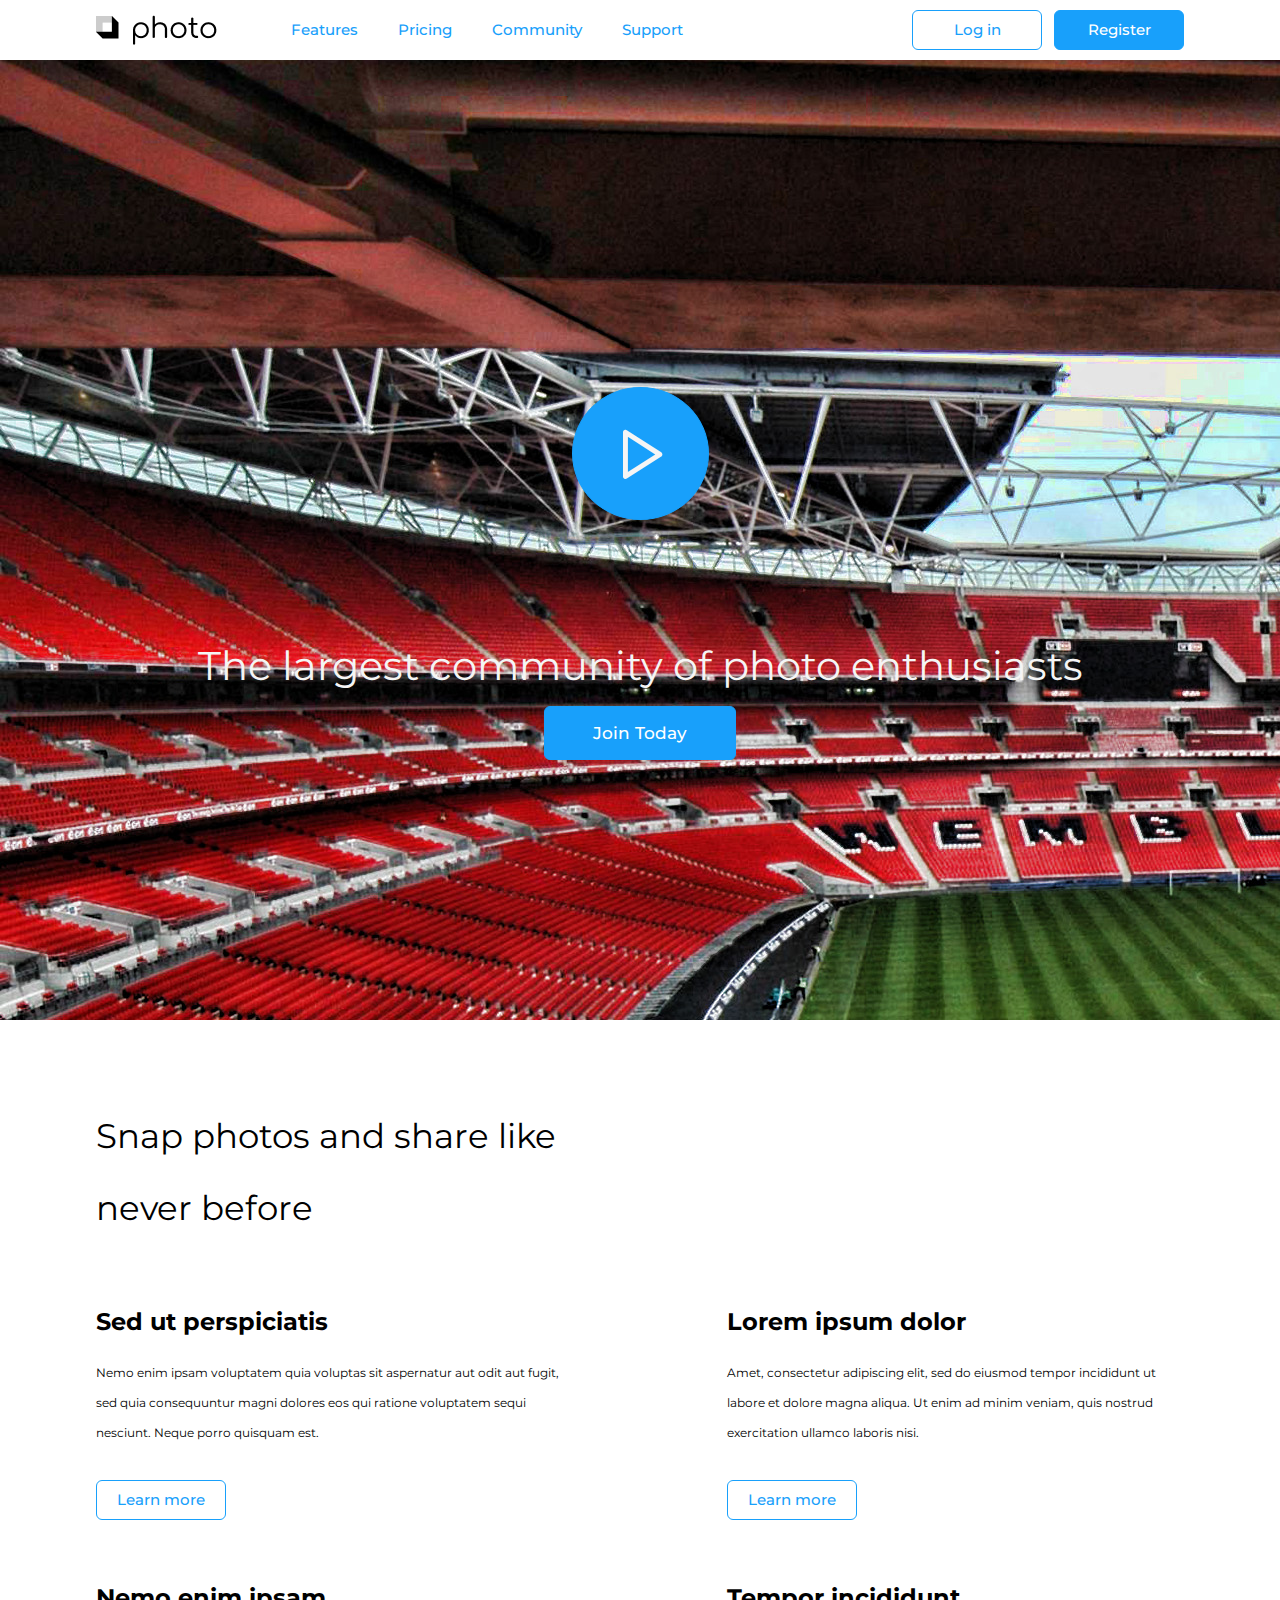
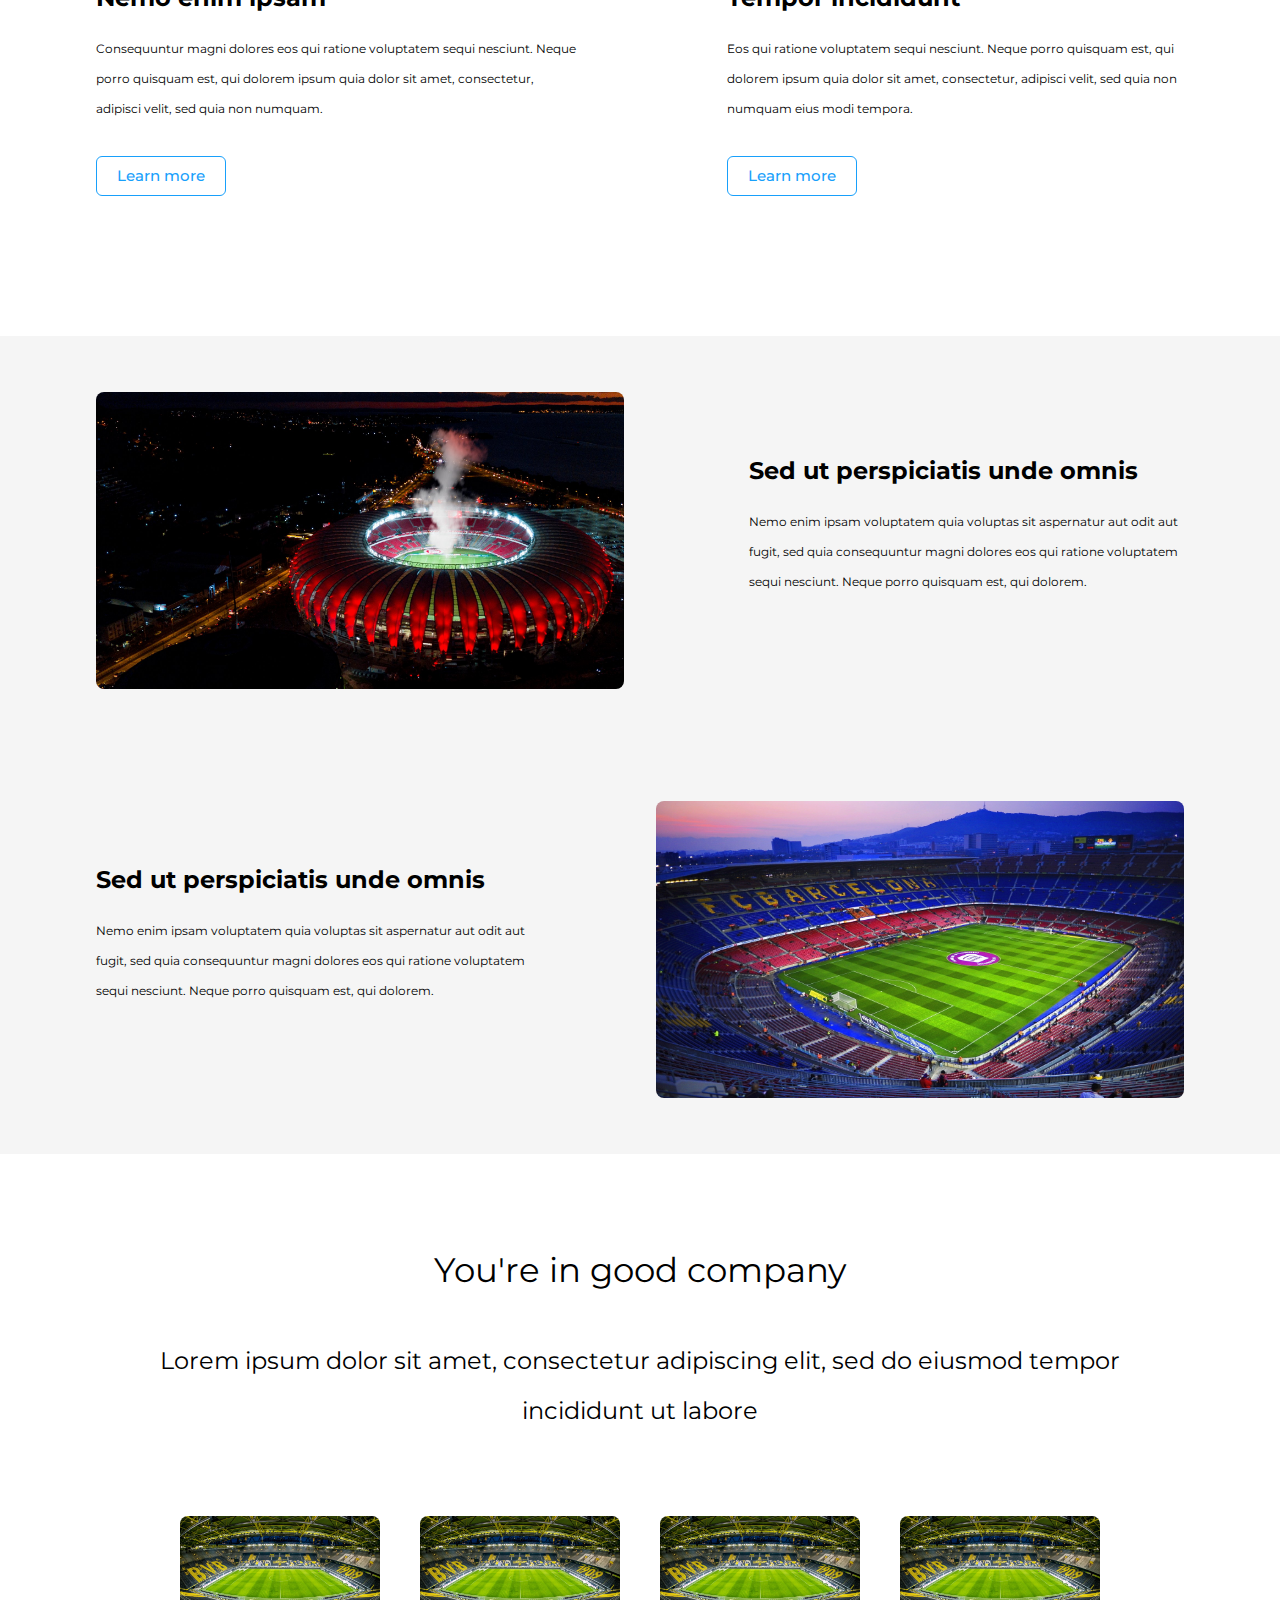
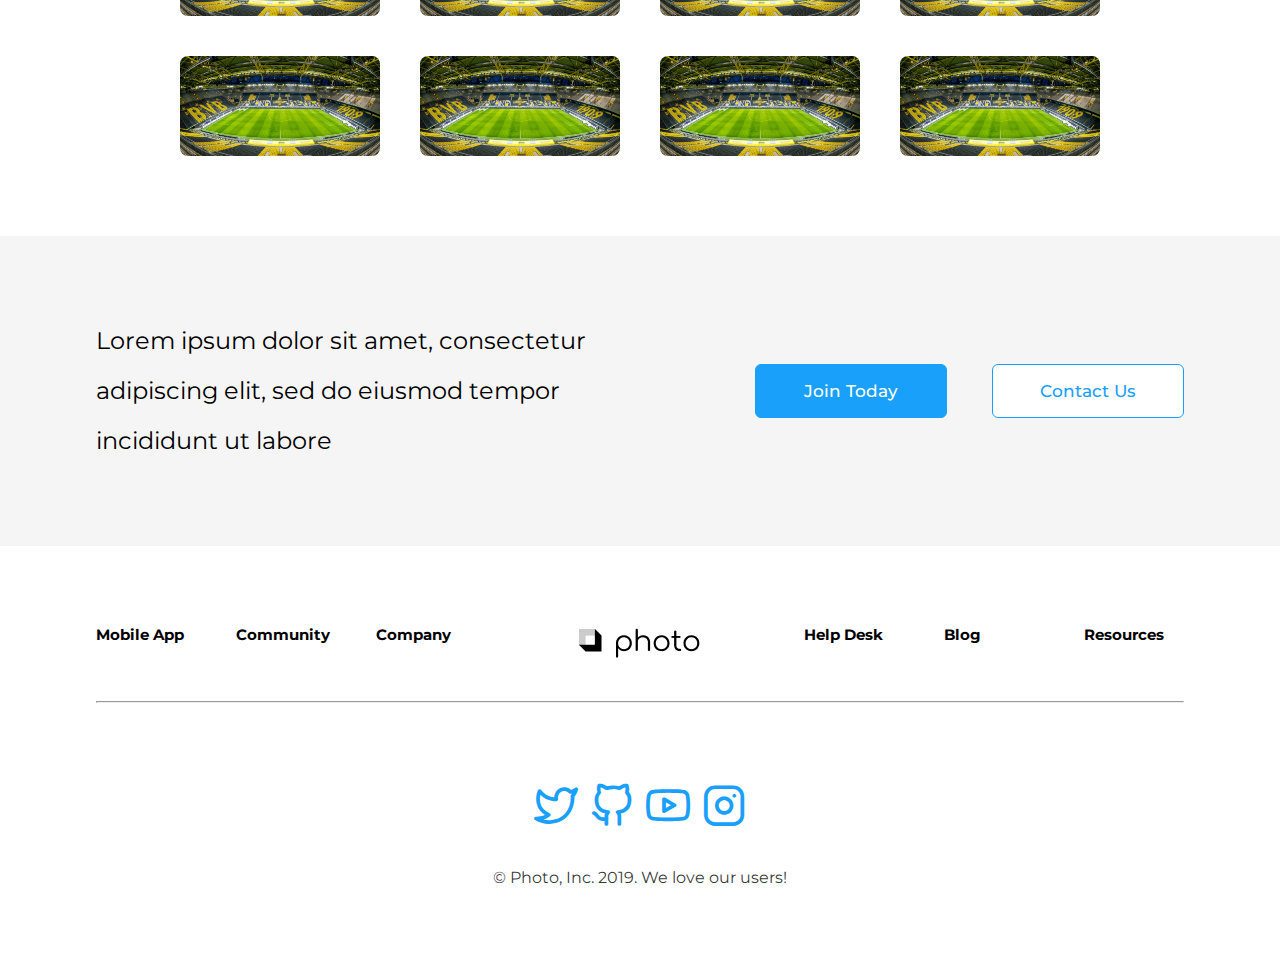
==== tarefa-3/index.html @ 94444d98 "Tarefa site responsivo." ====
<!DOCTYPE html>
<html lang="pt-br">
  <head>
    <meta charset="UTF-8" />
    <meta http-equiv="X-UA-Compatible" content="IE=edge" />
    <meta name="viewport" content="width=device-width, initial-scale=1.0" />
    <title>Site Responsivo</title>

    <!-- RESET -->
    <link rel="stylesheet" href="reset.css" />
    <!-- ICONS -->
    <link
      rel="stylesheet"
      href="./assets/style.css"
    />
    <!-- STYLES -->
    <link rel="stylesheet" href="./style.css" />
  </head>

  <body>
    <!---- HEADER ---->
    <header>
      <div class="container">
        <div class="flex-container">
          <div class="nav_bar">
            <div class="logo">
              <a href="#"><img src="./assets/Sample Logo.png" alt="" /></a>
            </div>
            <nav>
              <ul>
                <li><a href="#">Features</a></li>
                <li><a href="#">Pricing</a></li>
                <li><a href="#">Community</a></li>
                <li><a href="#">Support</a></li>
              </ul>
            </nav>
          </div>
          <div class="buttons">
            <a class="primary-button" href="">Log in</a>
            <a class="secondary-button" href="">Register</a>
          </div>
        </div>
      </div>
    </header>

    <main>
      <!---- HOME ---->
      <section id="home">
        <div class="background-image">
          <div class="play-button">
            <a href="#"><i class="icon-play"></i></a>
          </div>
          <div class="video-title">
            <h1>The largest community of photo enthusiasts</h1>
            <a href="#" class="secondary-button button-lg">Join Today</a>
          </div>
        </div>
      </section>

      <!---- ABOUT ---->
      <section id="about">
        <div class="container">
          <h2>Snap photos and share like never before</h2>
          <div class="flex-container">
            <div class="column">
              <div class="cards">
                <div class="card">
                  <h4>Sed ut perspiciatis</h4>
                  <p>
                    Nemo enim ipsam voluptatem quia voluptas sit aspernatur aut
                    odit aut fugit, sed quia consequuntur magni dolores eos qui
                    ratione voluptatem sequi nesciunt. Neque porro quisquam est.
                  </p>
                  <a href="#" class="primary-button">Learn more</a>
                </div>
                <div class="card">
                  <h4>Nemo enim ipsam</h4>
                  <p>
                    Consequuntur magni dolores eos qui ratione voluptatem sequi
                    nesciunt. Neque porro quisquam est, qui dolorem ipsum quia
                    dolor sit amet, consectetur, adipisci velit, sed quia non
                    numquam.
                  </p>
                  <a href="#" class="primary-button">Learn more</a>
                </div>
              </div>
              </div>

            <div class="column">
              <div class="cards">
                <div class="card">
                  <h4>Lorem ipsum dolor</h4>
                  <p>
                    Amet, consectetur adipiscing elit, sed do eiusmod tempor
                    incididunt ut labore et dolore magna aliqua. Ut enim ad minim
                    veniam, quis nostrud exercitation ullamco laboris nisi.
                  </p>
                  <a href="#" class="primary-button">Learn more</a>
                </div>
                <div class="card">
                  <h4>Tempor incididunt</h4>
                  <p>
                    Eos qui ratione voluptatem sequi nesciunt. Neque porro
                    quisquam est, qui dolorem ipsum quia dolor sit amet,
                    consectetur, adipisci velit, sed quia non numquam eius modi
                    tempora.
                  </p>
                  <a href="#" class="primary-button">Learn more</a>
                </div>
              </div>
            </div>
          </div>
        </div>
      </section>

      <!---- IMAGE-LEFT ---->
      <section id="image-left">
        <div class="container">
          <div class="flex-container">
              <img src="./assets/images/Beira-Rio_Vermelho_2511.jpg" alt="" />
              <div class="card">
                <h4>Sed ut perspiciatis unde omnis</h4>
                <p>
                  Nemo enim ipsam voluptatem quia voluptas sit aspernatur aut
                  odit aut fugit, sed quia consequuntur magni dolores eos qui
                  ratione voluptatem sequi nesciunt. Neque porro quisquam est,
                  qui dolorem.
                </p>
              </div>
          </div>
        </div>
      </section>

      <!---- IMAGE-RIGHT ---->
      <section id="image-right">
        <div class="container">
          <div class="flex-container">
              <img src="./assets/images/wallpaperbetter.jpg" alt="" />
              <div class="card">
                <h4>Sed ut perspiciatis unde omnis</h4>
                <p>
                  Nemo enim ipsam voluptatem quia voluptas sit aspernatur aut
                  odit aut fugit, sed quia consequuntur magni dolores eos qui
                  ratione voluptatem sequi nesciunt. Neque porro quisquam est,
                  qui dolorem.
                </p>
              </div>
          </div>
        </div>
      </section>

      <!---- TESTIMONIALS ---->
      <section id="testimonials">
        <div class="container">
          <h2>You're in good company</h2>
          <h3>
            Lorem ipsum dolor sit amet, consectetur adipiscing elit, sed do
            eiusmod tempor incididunt ut labore
          </h3>
          <div class="galery">
            <img
              width="200"
              src="./assets/images/99.jpg"
              alt="cachorro com fundo colorido"
            />

            <img
              width="200"
              src="./assets/images/99.jpg"
              alt="cachorro com fundo colorido"
            />

            <img
              width="200"
              src="./assets/images/99.jpg"
              alt="cachorro com fundo colorido"
            />

            <img
              width="200"
              src="./assets/images/99.jpg"
              alt="cachorro com fundo colorido"
            />

            <img
              width="200"
              src="./assets/images/99.jpg"
              alt="cachorro com fundo colorido"
            />

            <img
              width="200"
              src="./assets/images/99.jpg"
              alt="cachorro com fundo colorido"
            />

            <img
              width="200"
              src="./assets/images/99.jpg"
              alt="cachorro com fundo colorido"
            />

            <img
              width="200"
              src="./assets/images/99.jpg"
              alt="cachorro com fundo colorido"
            />
          </div>
        </div>
      </section>

      <!---- CONTACT ---->
      <section id="contact">
        <div class="container">
          <div class="flex-container">
            <h3>
              Lorem ipsum dolor sit amet, consectetur adipiscing elit, sed do
              eiusmod tempor incididunt ut labore
            </h3>
            <div class="buttons">
              <a href="#" class="secondary-button button-lg">Join Today</a>
              <a href="#" class="primary-button button-lg">Contact Us</a>
            </div>
          </div>
        </div>
      </section>
    </main>

    <!---- FOOTER ---->
    <footer>
      <div class="container">
        <nav>
          <ul>
            <li><a href="#">Mobile App</a></li>
            <li><a href="#">Community</a></li>
            <li><a href="#">Company</a></li>
          </ul>
          <div class="logo">
            <a href=""><img src="./assets/Sample Logo.png" alt="" /></a>
          </div>
          <ul>
            <li><a href="#">Help Desk</a></li>
            <li><a href="#">Blog</a></li>
            <li><a href="#">Resources</a></li>
          </ul>
        </nav>
        <hr />
        <div class="social-links">
          <a href="#"> <i class="icon-twitter"></i> </a>
          <a href="#"> <i class="icon-github"></i> </a>
          <a href="#"> <i class="icon-youtube"></i></i> </a>
          <a href="#"> <i class="icon-instagram"></i> </a>
        </div>
        <small>© Photo, Inc. 2019. We love our users!</small>
      </div>
    </footer>
  </body>
</html>
---- tarefa-3/assets/style.css ----
@font-face {
  font-family: 'icomoon';
  src:  url('fonts/icomoon.eot?bbuviu');
  src:  url('fonts/icomoon.eot?bbuviu#iefix') format('embedded-opentype'),
    url('fonts/icomoon.ttf?bbuviu') format('truetype'),
    url('fonts/icomoon.woff?bbuviu') format('woff'),
    url('fonts/icomoon.svg?bbuviu#icomoon') format('svg');
  font-weight: normal;
  font-style: normal;
  font-display: block;
}

[class^="icon-"], [class*=" icon-"] {
  /* use !important to prevent issues with browser extensions that change fonts */
  font-family: 'icomoon' !important;
  speak: never;
  font-style: normal;
  font-weight: normal;
  font-variant: normal;
  text-transform: none;
  line-height: 1;

  /* Better Font Rendering =========== */
  -webkit-font-smoothing: antialiased;
  -moz-osx-font-smoothing: grayscale;
}

.icon-media-play:before {
  content: "\e900";
}
.icon-play:before {
  content: "\e901";
}
.icon-github:before {
  content: "\e913";
}
.icon-twitter:before {
  content: "\e914";
}
.icon-linkedin:before {
  content: "\e915";
}
.icon-facebook:before {
  content: "\e903";
}
.icon-instagram:before {
  content: "\e904";
}
.icon-mail:before {
  content: "\e905";
}
.icon-map-pin:before {
  content: "\e906";
}
.icon-whatsapp:before {
  content: "\e909";
}
.icon-youtube:before {
  content: "\e90b";
}
---- tarefa-3/style.css ----
@import url('https://fonts.googleapis.com/css2?family=Montserrat:wght@400;500;700&display=swap');

* {
  margin: 0;
  padding: 0;
  box-sizing: border-box;
}

.container {
  margin: 0 auto;
  max-width: 1200px;
  padding: 80px 56px;
}

/* ============ VARIABLES ============ */
:root {
  /* HSL color mode */
  --gray-color: #F5F5F5;
  --secondary-color: #18A0FB;
}
 
/* ============ BASE ============ */
body {
  font-family: 'Montserrat', sans-serif;
  font-weight: 400;
}

main img {
  border-radius: 8px;
}

.buttons {
  display: flex;
  gap: 12px;
}

.primary-button, .secondary-button {
  display: block;
  width: 130px;
  padding: 10px 0;
  text-align: center;
  border-radius: 6px;
  font-weight: 500;
  font-size: 15px;
  line-height: 18px;
  border: 1px solid var(--secondary-color);
}

.primary-button, .secondary-button:hover  {
  background-color: white;
  color: var(--secondary-color);
}

.secondary-button, .primary-button:hover {
  background-color: var(--secondary-color);
  color: white;
}

.button-lg {
  width: 192px;
  padding: 16px 0;
  font-size: 17px;
  line-height: 20px;
}

h1 {
  font-size: 40px;
  line-height: 80px;
}

h2 {
  font-size: 34px;
  line-height: 72px;
}

h3 {
  font-size: 24px;
  line-height: 50px;
}

h4 {
  padding-bottom: 18px;
  font-weight: 700;
  font-size: 24px;
  line-height: 36px;
}

p {
  font-size: 12px;
  line-height: 30px;
  padding-bottom: 32px;
}

/* ============ LAYOUT ============ */
header .container{
  padding: 0px 56px;
}

header .flex-container {
  justify-content: space-between;
  height: 60px;
}

.flex-container {
  display: flex;
  align-items: center;
  flex-wrap: wrap;
}

.nav_bar {
  display: flex;
  align-items: center;
  flex-wrap: wrap;
  gap: 72px;
}

nav ul {
  display: flex;
  gap: 40px;
  list-style: none; 
}

nav ul li a {
  color: #18A0FB;
  font-weight: 500;
  font-size: 15px;
  line-height: 18px;
}

a {
  text-decoration: none;
}


/* ============ HOME ============ */
#home .container {
  max-width: 100vw;
}

.background-image {
  display: flex;
  flex-direction: column;
  align-items: center;
  justify-content: center;
  height: 960px;
  background: url(./assets/images/old-trafford-empty-stadium-soccer-hdr-manchester-united-stadium.jpg);
}

.icon-play {
  display: flex;
  font-size: 59px;
  padding: 36px 36px 36px 40px;
  border-radius: 100%;
  border: 1px solid var(--secondary-color);
  background-color: var(--secondary-color);
  color: #F5F5F5;
  position: relative;
  top: 50%;
}

.icon-play:hover {
  background-color: #F5F5F5;
  color: var(--secondary-color);
}

.video-title {
  display: flex;
  flex-direction: column;
  align-items: center;
  margin-top: 172px;
  color: #F5F5F5
}

/* ============ ABOUT ============ */
#about .flex-container {
  gap: 148px;
}

#about .card {
  margin-bottom: 60px;
}

#about .cards {
  display: flex;
  flex-direction: column;
}

.column{
  display: flex;
  max-width: 540px;
  align-self: flex-end;
}

#about .flex-container{
  flex-wrap: nowrap;
}

#about h2{
  width: 50%;
  margin-bottom: 60px;
}

/* ============ IMAGE-LEFT ============ */
#image-left {
  background-color: var(--gray-color);
}

#image-left .container {
  padding: 56px;
}

#image-left .flex-container{
  justify-content: space-between;
  flex-wrap: wrap;
}

#image-left .card {
  max-width: 40%;
}

#image-left img {
  max-width: 528px;
  width: 100%;
}

/* ============ IMAGE-RIGHT ============ */
#image-right {
  background-color: var(--gray-color);
}

#image-right .container {
  padding: 56px;
}

#image-right .flex-container{
  justify-content: space-between;
  flex-wrap: wrap;
  flex-direction: row-reverse;
}

#image-right .card {
  max-width: 40%
}

#image-right img {
  max-width: 528px;
  width: 100%;
  max-height: 297px;
}

/* ============ TESTIMONIALS ============ */
#testimonials .container {
  display: flex;
  justify-content: center;
  align-items: center;
  flex-direction: column;
  padding: 80px 100px;
}

#testimonials h3 {
  text-align: center;
}

.galery {
  display: flex;
  justify-content: center;
  flex-wrap: wrap;
  gap: 40px;
}

#testimonials h2 {
  padding-bottom: 30px;
}

#testimonials h3 {
  padding-bottom: 80px;
}

/* ============ CONTACT ============ */
#contact {
  background-color: var(--gray-color);
}

#contact .flex-container {
  flex-wrap: nowrap;
  gap: 84px;
}

#contact .buttons {
  gap: 45px;
}

/* ============ FOOTER ============ */
footer nav {
  display: flex;
  justify-content: space-between;
  padding-bottom: 40px;
}

footer nav ul li a {
  color: #000000;
  font-weight: 700;
}

footer li {
  width: 100px;
}

footer hr {
  color: #00000080;
}

.social-links {
  text-align: center;
  font-size: 44px;
  padding-top: 80px;
}

.social-links a {
  color: var(--secondary-color);
}

footer small {
  padding-top: 40px;
  display: flex;
  justify-content: center;
  color: #000000CC;
}

/* ============ RESPONSIVE (MEDIA QUERIES) ============ */
/* ============ -576 ============ */
@media (max-width: 576px) {}

/* ============ -768 ============ */
@media (max-width: 768px) {}

/* ============ -992 ============ */
@media (max-width: 992px) {}
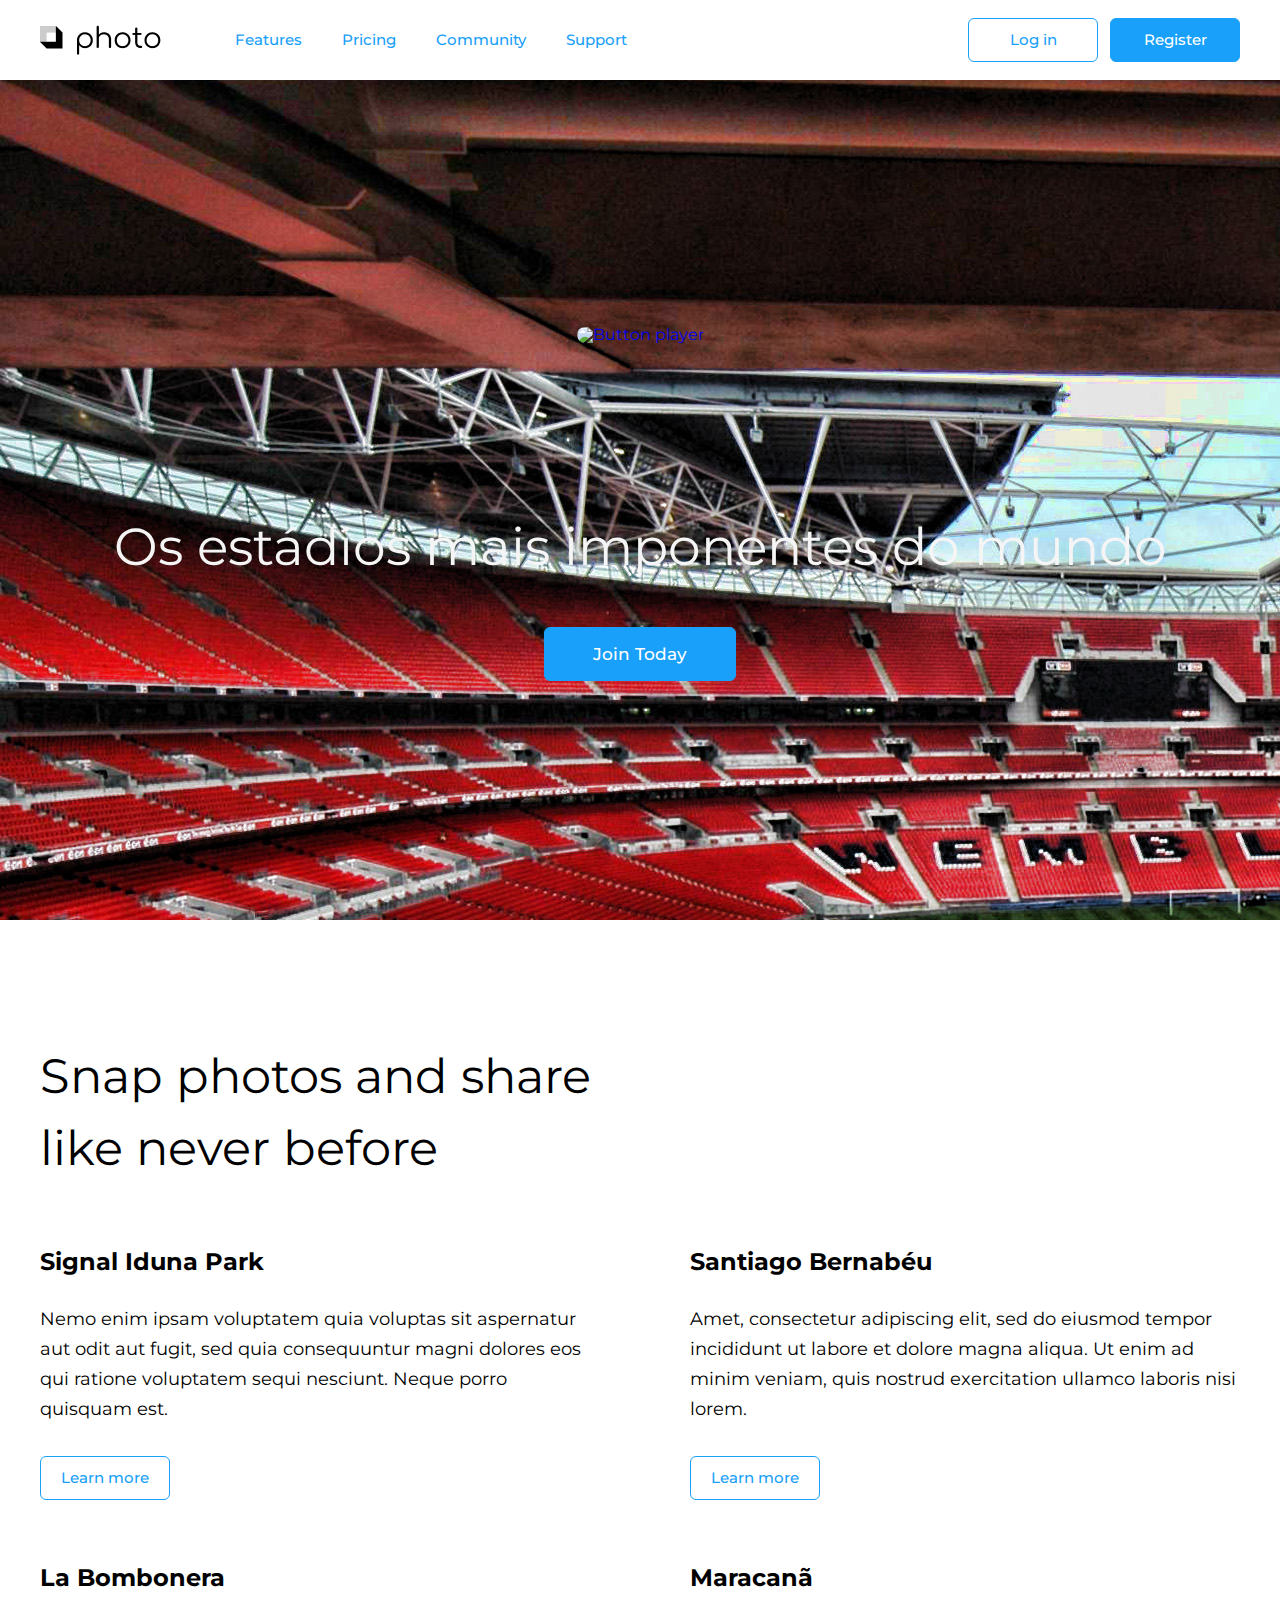
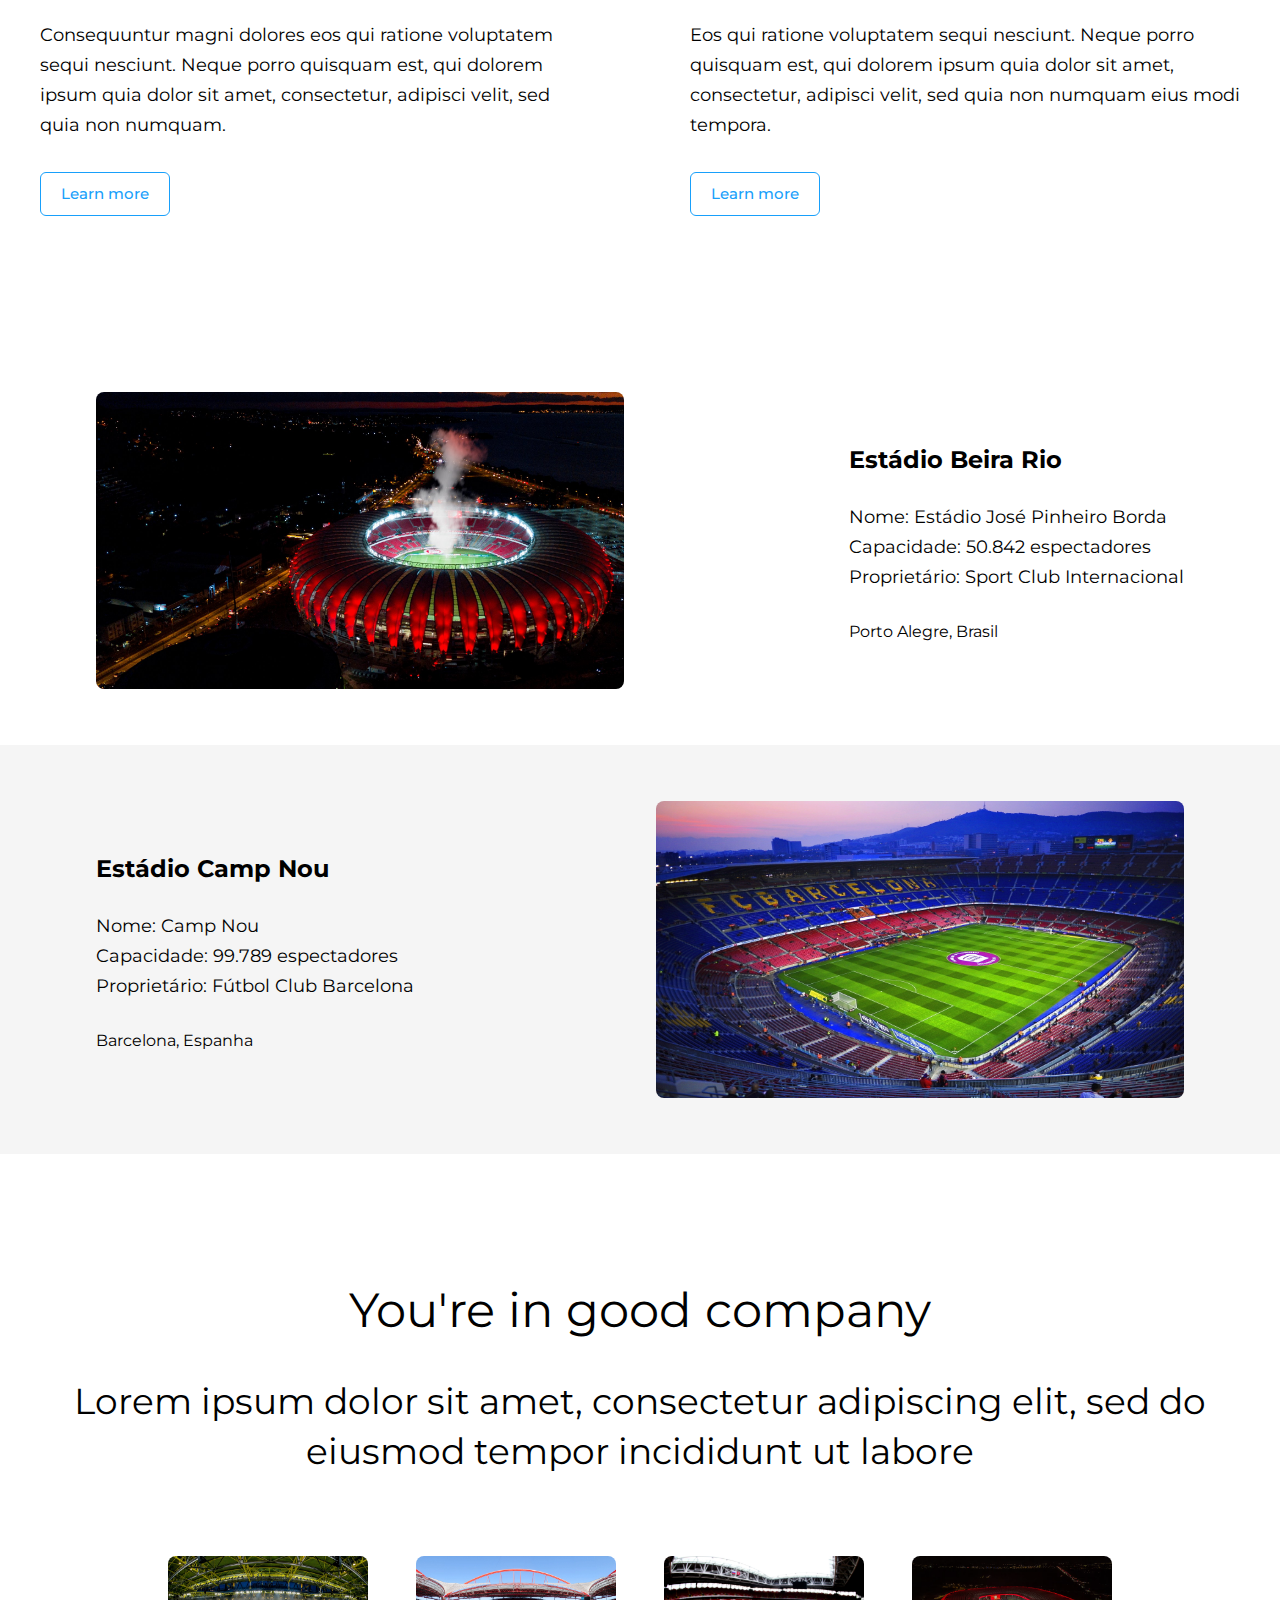
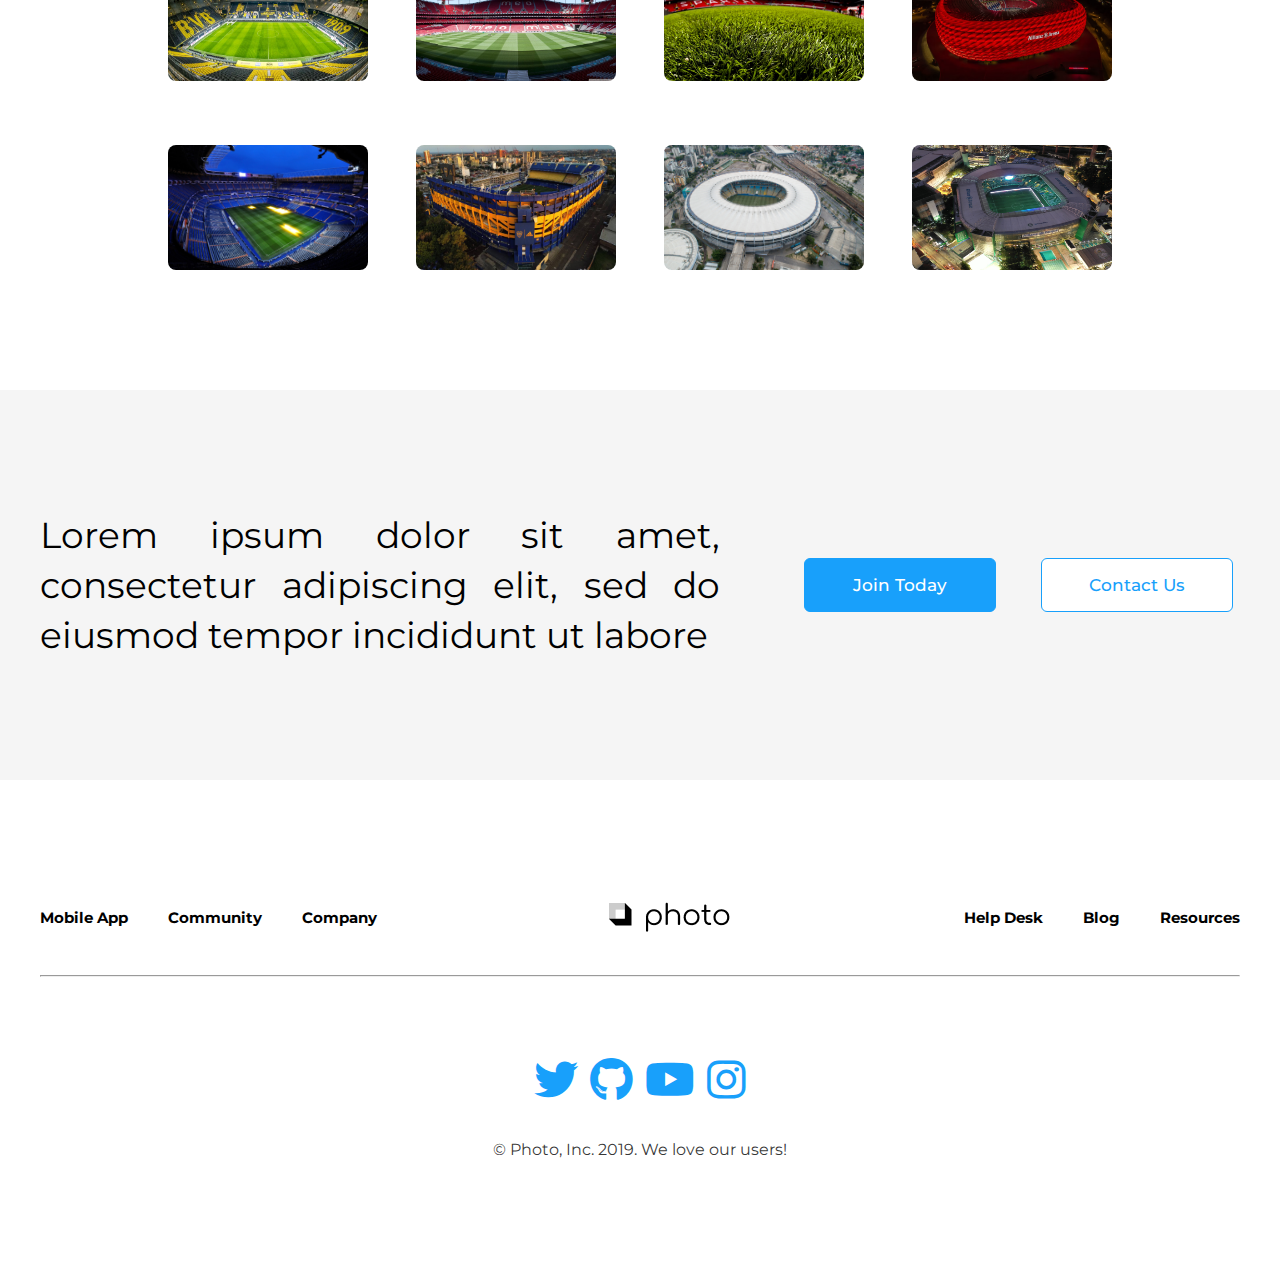
==== commit 3422dd5e: "Ajustei a responsividade para mobile e ajustando os conteudos das imagens." ====
--- a/tarefa-3/index.html
+++ b/tarefa-3/index.html
@@ -11,7 +11,7 @@
     <!-- ICONS -->
     <link
       rel="stylesheet"
-      href="./assets/style.css"
+      href="https://cdnjs.cloudflare.com/ajax/libs/font-awesome/6.1.1/css/all.min.css"
     />
     <!-- STYLES -->
     <link rel="stylesheet" href="./style.css" />
@@ -24,7 +24,7 @@
         <div class="flex-container">
           <div class="nav_bar">
             <div class="logo">
-              <a href="#"><img src="./assets/Sample Logo.png" alt="" /></a>
+              <a href="#"><img src="././assets/Sample Logo.png" alt="" /></a>
             </div>
             <nav>
               <ul>
@@ -48,10 +48,13 @@
       <section id="home">
         <div class="background-image">
           <div class="play-button">
-            <a href="#"><i class="icon-play"></i></a>
-          </div>
+            <a href="#"
+              ><img src="/./assets/Group.png" alt="Button player"
+            /></a>
+          </div>
+
           <div class="video-title">
-            <h1>The largest community of photo enthusiasts</h1>
+            <h1>Os estádios mais imponentes do mundo</h1>
             <a href="#" class="secondary-button button-lg">Join Today</a>
           </div>
         </div>
@@ -63,50 +66,45 @@
           <h2>Snap photos and share like never before</h2>
           <div class="flex-container">
             <div class="column">
-              <div class="cards">
-                <div class="card">
-                  <h4>Sed ut perspiciatis</h4>
-                  <p>
-                    Nemo enim ipsam voluptatem quia voluptas sit aspernatur aut
-                    odit aut fugit, sed quia consequuntur magni dolores eos qui
-                    ratione voluptatem sequi nesciunt. Neque porro quisquam est.
-                  </p>
-                  <a href="#" class="primary-button">Learn more</a>
-                </div>
-                <div class="card">
-                  <h4>Nemo enim ipsam</h4>
-                  <p>
-                    Consequuntur magni dolores eos qui ratione voluptatem sequi
-                    nesciunt. Neque porro quisquam est, qui dolorem ipsum quia
-                    dolor sit amet, consectetur, adipisci velit, sed quia non
-                    numquam.
-                  </p>
-                  <a href="#" class="primary-button">Learn more</a>
-                </div>
-              </div>
-              </div>
-
+              <div class="card">
+                <h4>Signal Iduna Park</h4>
+                <p>
+                  Nemo enim ipsam voluptatem quia voluptas sit aspernatur aut
+                  odit aut fugit, sed quia consequuntur magni dolores eos qui
+                  ratione voluptatem sequi nesciunt. Neque porro quisquam est.
+                </p>
+                <a href="#" class="primary-button">Learn more</a>
+              </div>
+              <div class="card">
+                <h4>La Bombonera</h4>
+                <p>
+                  Consequuntur magni dolores eos qui ratione voluptatem sequi
+                  nesciunt. Neque porro quisquam est, qui dolorem ipsum quia
+                  dolor sit amet, consectetur, adipisci velit, sed quia non
+                  numquam.
+                </p>
+                <a href="#" class="primary-button">Learn more</a>
+              </div>
+            </div>
             <div class="column">
-              <div class="cards">
-                <div class="card">
-                  <h4>Lorem ipsum dolor</h4>
-                  <p>
-                    Amet, consectetur adipiscing elit, sed do eiusmod tempor
-                    incididunt ut labore et dolore magna aliqua. Ut enim ad minim
-                    veniam, quis nostrud exercitation ullamco laboris nisi.
-                  </p>
-                  <a href="#" class="primary-button">Learn more</a>
-                </div>
-                <div class="card">
-                  <h4>Tempor incididunt</h4>
-                  <p>
-                    Eos qui ratione voluptatem sequi nesciunt. Neque porro
-                    quisquam est, qui dolorem ipsum quia dolor sit amet,
-                    consectetur, adipisci velit, sed quia non numquam eius modi
-                    tempora.
-                  </p>
-                  <a href="#" class="primary-button">Learn more</a>
-                </div>
+              <div class="card">
+                <h4>Santiago Bernabéu</h4>
+                <p>
+                  Amet, consectetur adipiscing elit, sed do eiusmod tempor
+                  incididunt ut labore et dolore magna aliqua. Ut enim ad minim
+                  veniam, quis nostrud exercitation ullamco laboris nisi lorem.
+                </p>
+                <a href="#" class="primary-button">Learn more</a>
+              </div>
+              <div class="card">
+                <h4>Maracanã</h4>
+                <p>
+                  Eos qui ratione voluptatem sequi nesciunt. Neque porro
+                  quisquam est, qui dolorem ipsum quia dolor sit amet,
+                  consectetur, adipisci velit, sed quia non numquam eius modi
+                  tempora.
+                </p>
+                <a href="#" class="primary-button">Learn more</a>
               </div>
             </div>
           </div>
@@ -117,16 +115,16 @@
       <section id="image-left">
         <div class="container">
           <div class="flex-container">
-              <img src="./assets/images/Beira-Rio_Vermelho_2511.jpg" alt="" />
-              <div class="card">
-                <h4>Sed ut perspiciatis unde omnis</h4>
-                <p>
-                  Nemo enim ipsam voluptatem quia voluptas sit aspernatur aut
-                  odit aut fugit, sed quia consequuntur magni dolores eos qui
-                  ratione voluptatem sequi nesciunt. Neque porro quisquam est,
-                  qui dolorem.
-                </p>
-              </div>
+            <img src="././assets/Beira-Rio_Vermelho_2511.jpg" alt="" />
+            <div class="card">
+              <h4>Estádio Beira Rio</h4>
+              <p>
+                Nome: Estádio José Pinheiro Borda <br />
+                Capacidade: 50.842 espectadores <br />
+                Proprietário: Sport Club Internacional <br>
+                <address>Porto Alegre, Brasil</address>
+              </p>
+            </div>
           </div>
         </div>
       </section>
@@ -135,16 +133,16 @@
       <section id="image-right">
         <div class="container">
           <div class="flex-container">
-              <img src="./assets/images/wallpaperbetter.jpg" alt="" />
-              <div class="card">
-                <h4>Sed ut perspiciatis unde omnis</h4>
-                <p>
-                  Nemo enim ipsam voluptatem quia voluptas sit aspernatur aut
-                  odit aut fugit, sed quia consequuntur magni dolores eos qui
-                  ratione voluptatem sequi nesciunt. Neque porro quisquam est,
-                  qui dolorem.
-                </p>
-              </div>
+            <img src="././assets/camp-nou.jpg.jpg" alt="" />
+            <div class="card">
+              <h4>Estádio Camp Nou</h4>
+              <p>
+                Nome: Camp Nou <br />
+                Capacidade: 99.789 espectadores <br />
+                Proprietário: Fútbol Club Barcelona <br>
+                <address>Barcelona, Espanha</address>
+              </p>
+            </div>
           </div>
         </div>
       </section>
@@ -152,59 +150,61 @@
       <!---- TESTIMONIALS ---->
       <section id="testimonials">
         <div class="container">
-          <h2>You're in good company</h2>
-          <h3>
-            Lorem ipsum dolor sit amet, consectetur adipiscing elit, sed do
-            eiusmod tempor incididunt ut labore
-          </h3>
-          <div class="galery">
-            <img
-              width="200"
-              src="./assets/images/99.jpg"
-              alt="cachorro com fundo colorido"
-            />
-
-            <img
-              width="200"
-              src="./assets/images/99.jpg"
-              alt="cachorro com fundo colorido"
-            />
-
-            <img
-              width="200"
-              src="./assets/images/99.jpg"
-              alt="cachorro com fundo colorido"
-            />
-
-            <img
-              width="200"
-              src="./assets/images/99.jpg"
-              alt="cachorro com fundo colorido"
-            />
-
-            <img
-              width="200"
-              src="./assets/images/99.jpg"
-              alt="cachorro com fundo colorido"
-            />
-
-            <img
-              width="200"
-              src="./assets/images/99.jpg"
-              alt="cachorro com fundo colorido"
-            />
-
-            <img
-              width="200"
-              src="./assets/images/99.jpg"
-              alt="cachorro com fundo colorido"
-            />
-
-            <img
-              width="200"
-              src="./assets/images/99.jpg"
-              alt="cachorro com fundo colorido"
-            />
+          <div class="flex-container">
+            <h2>You're in good company</h2>
+            <h3>
+              Lorem ipsum dolor sit amet, consectetur adipiscing elit, sed do
+              eiusmod tempor incididunt ut labore
+            </h3>
+            <div class="galery">
+              <img
+                width="200"
+                src="./assets/signal-iduna-park.jpg.jpg"
+                alt="cachorro com fundo colorido"
+              />
+
+              <img
+                width="200"
+                src="./assets/wp8601239.webp"
+                alt="cachorro com fundo colorido"
+              />
+
+              <img
+                width="200"
+                src="./assets/spartak.jpg.jpg"
+                alt="cachorro com fundo colorido"
+              />
+
+              <img
+                width="200"
+                src="./assets/allianz-arena.jpg.jpg"
+                alt="cachorro com fundo colorido"
+              />
+
+              <img
+                width="200"
+                src="./assets/bernabeu.jpg.jpg"
+                alt="cachorro com fundo colorido"
+              />
+
+              <img
+                width="200"
+                src="./assets/la-bombonera.jpg.jpg"
+                alt="cachorro com fundo colorido"
+              />
+
+              <img
+                width="200"
+                src="./assets/maracana.jpg"
+                alt="cachorro com fundo colorido"
+              />
+
+              <img
+                width="200"
+                src="./assets/allianz-park.jpg"
+                alt="cachorro com fundo colorido"
+              />
+            </div>
           </div>
         </div>
       </section>
@@ -235,9 +235,7 @@
             <li><a href="#">Community</a></li>
             <li><a href="#">Company</a></li>
           </ul>
-          <div class="logo">
-            <a href=""><img src="./assets/Sample Logo.png" alt="" /></a>
-          </div>
+          <a href="#"><img src="./assets/Sample Logo.png" alt="Logo" /></a>
           <ul>
             <li><a href="#">Help Desk</a></li>
             <li><a href="#">Blog</a></li>
@@ -246,10 +244,10 @@
         </nav>
         <hr />
         <div class="social-links">
-          <a href="#"> <i class="icon-twitter"></i> </a>
-          <a href="#"> <i class="icon-github"></i> </a>
-          <a href="#"> <i class="icon-youtube"></i></i> </a>
-          <a href="#"> <i class="icon-instagram"></i> </a>
+          <a href="#"><i class="fa-brands fa-twitter"></i></a>
+          <a href="#"><i class="fa-brands fa-github"></i></a>
+          <a href="#"><i class="fa-brands fa-youtube"></i></a>
+          <a href="#"><i class="fa-brands fa-instagram"></i></a>
         </div>
         <small>© Photo, Inc. 2019. We love our users!</small>
       </div>
--- a/tarefa-3/style.css
+++ b/tarefa-3/style.css
@@ -9,7 +9,7 @@
 .container {
   margin: 0 auto;
   max-width: 1200px;
-  padding: 80px 56px;
+  padding: 120px 0;
 }
 
 /* ============ VARIABLES ============ */
@@ -37,7 +37,7 @@
 .primary-button, .secondary-button {
   display: block;
   width: 130px;
-  padding: 10px 0;
+  padding: 12px 0;
   text-align: center;
   border-radius: 6px;
   font-weight: 500;
@@ -64,71 +64,74 @@
 }
 
 h1 {
-  font-size: 40px;
+  font-size: 52px;
   line-height: 80px;
 }
 
 h2 {
-  font-size: 34px;
+  font-size: 48px;
   line-height: 72px;
 }
 
 h3 {
-  font-size: 24px;
+  font-size: 36px;
   line-height: 50px;
 }
 
 h4 {
-  padding-bottom: 18px;
+  padding-bottom: 24px;
   font-weight: 700;
   font-size: 24px;
   line-height: 36px;
 }
 
 p {
-  font-size: 12px;
+  font-size: 18px;
   line-height: 30px;
-  padding-bottom: 32px;
+}
+
+p:not(:last-child) {
+  padding-bottom: 32px; 
+}
+
+.flex-container {
+  display: flex;
+  align-items: center;
+  flex-wrap: wrap;
 }
 
 /* ============ LAYOUT ============ */
 header .container{
-  padding: 0px 56px;
+  padding: 0px;
 }
 
 header .flex-container {
   justify-content: space-between;
-  height: 60px;
-}
-
-.flex-container {
-  display: flex;
-  align-items: center;
-  flex-wrap: wrap;
+  height: 80px;
 }
 
 .nav_bar {
   display: flex;
   align-items: center;
-  flex-wrap: wrap;
   gap: 72px;
 }
 
 nav ul {
   display: flex;
+  flex-wrap: wrap;
   gap: 40px;
   list-style: none; 
 }
 
 nav ul li a {
-  color: #18A0FB;
+  color: var(--secondary-color);
   font-weight: 500;
   font-size: 15px;
   line-height: 18px;
 }
 
-a {
-  text-decoration: none;
+#home h1 {
+  padding-bottom: 40px;
 }
 
 
@@ -138,31 +141,20 @@
 }
 
 .background-image {
+  text-align: center;
   display: flex;
   flex-direction: column;
   align-items: center;
   justify-content: center;
-  height: 960px;
-  background: url(./assets/images/old-trafford-empty-stadium-soccer-hdr-manchester-united-stadium.jpg);
-}
-
-.icon-play {
-  display: flex;
-  font-size: 59px;
-  padding: 36px 36px 36px 40px;
-  border-radius: 100%;
-  border: 1px solid var(--secondary-color);
-  background-color: var(--secondary-color);
-  color: #F5F5F5;
+  height: calc(100vh - (60px));
+  background: url(././assets/wembley.jpg.jpg);
+}
+
+.play-button img {
   position: relative;
   top: 50%;
 }
 
-.icon-play:hover {
-  background-color: #F5F5F5;
-  color: var(--secondary-color);
-}
-
 .video-title {
   display: flex;
   flex-direction: column;
@@ -172,50 +164,39 @@
 }
 
 /* ============ ABOUT ============ */
-#about .flex-container {
-  gap: 148px;
-}
-
-#about .card {
+.column{
+  display: flex;
+  flex-direction: column;
+  max-width: 550px;
+  gap: 60px 0;
+  align-self: flex-start;
+}
+
+#about .flex-container{
+  gap: 100px;
+}
+
+#about h2{
+  max-width: 600px;
   margin-bottom: 60px;
 }
 
-#about .cards {
-  display: flex;
-  flex-direction: column;
-}
-
-.column{
-  display: flex;
-  max-width: 540px;
-  align-self: flex-end;
-}
-
-#about .flex-container{
-  flex-wrap: nowrap;
-}
-
-#about h2{
-  width: 50%;
-  margin-bottom: 60px;
-}
-
 /* ============ IMAGE-LEFT ============ */
-#image-left {
-  background-color: var(--gray-color);
-}
-
-#image-left .container {
+#image-left .container,
+#image-right .container {
   padding: 56px;
 }
 
-#image-left .flex-container{
+#image-left .flex-container,
+#image-right .flex-container {
   justify-content: space-between;
   flex-wrap: wrap;
-}
-
-#image-left .card {
-  max-width: 40%;
+  gap: 24px;
+}
+
+#image-left .card,
+#image-right .card {
+  max-width: 480px;
 }
 
 #image-left img {
@@ -228,18 +209,8 @@
   background-color: var(--gray-color);
 }
 
-#image-right .container {
-  padding: 56px;
-}
-
-#image-right .flex-container{
-  justify-content: space-between;
-  flex-wrap: wrap;
+#image-right .flex-container {
   flex-direction: row-reverse;
-}
-
-#image-right .card {
-  max-width: 40%
 }
 
 #image-right img {
@@ -248,32 +219,32 @@
   max-height: 297px;
 }
 
+
 /* ============ TESTIMONIALS ============ */
-#testimonials .container {
-  display: flex;
+#testimonials .flex-container{
+  text-align: center;
   justify-content: center;
-  align-items: center;
-  flex-direction: column;
-  padding: 80px 100px;
-}
-
-#testimonials h3 {
-  text-align: center;
-}
-
-.galery {
+}
+
+#testimonials h2{
+  margin-bottom: 30px;
+}
+
+#testimonials h3{
+  margin-bottom: 80px;
+}
+
+.galery{
   display: flex;
   justify-content: center;
-  flex-wrap: wrap;
-  gap: 40px;
-}
-
-#testimonials h2 {
-  padding-bottom: 30px;
-}
-
-#testimonials h3 {
-  padding-bottom: 80px;
+  flex-direction: row;
+  flex-wrap: wrap;
+  gap: 64px 48px;
+  width: 950px;
+}
+
+.galery img{
+  height: 125px;
 }
 
 /* ============ CONTACT ============ */
@@ -282,19 +253,29 @@
 }
 
 #contact .flex-container {
-  flex-wrap: nowrap;
   gap: 84px;
 }
 
+#contact h3 {
+  text-align: justify;
+  max-width: 680px;
+}
+
 #contact .buttons {
+  flex-wrap: wrap;
   gap: 45px;
 }
 
 /* ============ FOOTER ============ */
-footer nav {
+footer{
+  text-align: center;
+}
+
+nav{
   display: flex;
   justify-content: space-between;
-  padding-bottom: 40px;
+  align-items: center;
+  flex-wrap: wrap;
 }
 
 footer nav ul li a {
@@ -302,18 +283,20 @@
   font-weight: 700;
 }
 
-footer li {
-  width: 100px;
-}
-
-footer hr {
-  color: #00000080;
+footer ul{
+  display: flex;
+  justify-content: space-between;
+  max-width: 400px;
+}
+
+hr{
+  margin-top: 40px;
+  margin-bottom: 80px;
 }
 
 .social-links {
   text-align: center;
   font-size: 44px;
-  padding-top: 80px;
 }
 
 .social-links a {
@@ -327,18 +310,31 @@
   color: #000000CC;
 }
 
-/* ============ RESPONSIVE (MEDIA QUERIES) ============ */
-/* ============ -576 ============ */
-@media (max-width: 576px) {}
-
-/* ============ -768 ============ */
-@media (max-width: 768px) {}
-
-/* ============ -992 ============ */
-@media (max-width: 992px) {}
-
-
-
-
-
-
+/* ============ MEDIA QUERIES ============ */
+@media (max-width: 1200px) {
+  .container {
+    margin: 120px 80px;
+  }
+
+  header .container,
+  footer .container {
+    margin: 0 80px;
+  }
+}
+
+@media (max-width: 1080px) {
+  header ul {
+    display: none;
+  }
+
+  #galery h2 {
+    text-align: center;
+  }
+}
+
+  
+
+
+
+
+
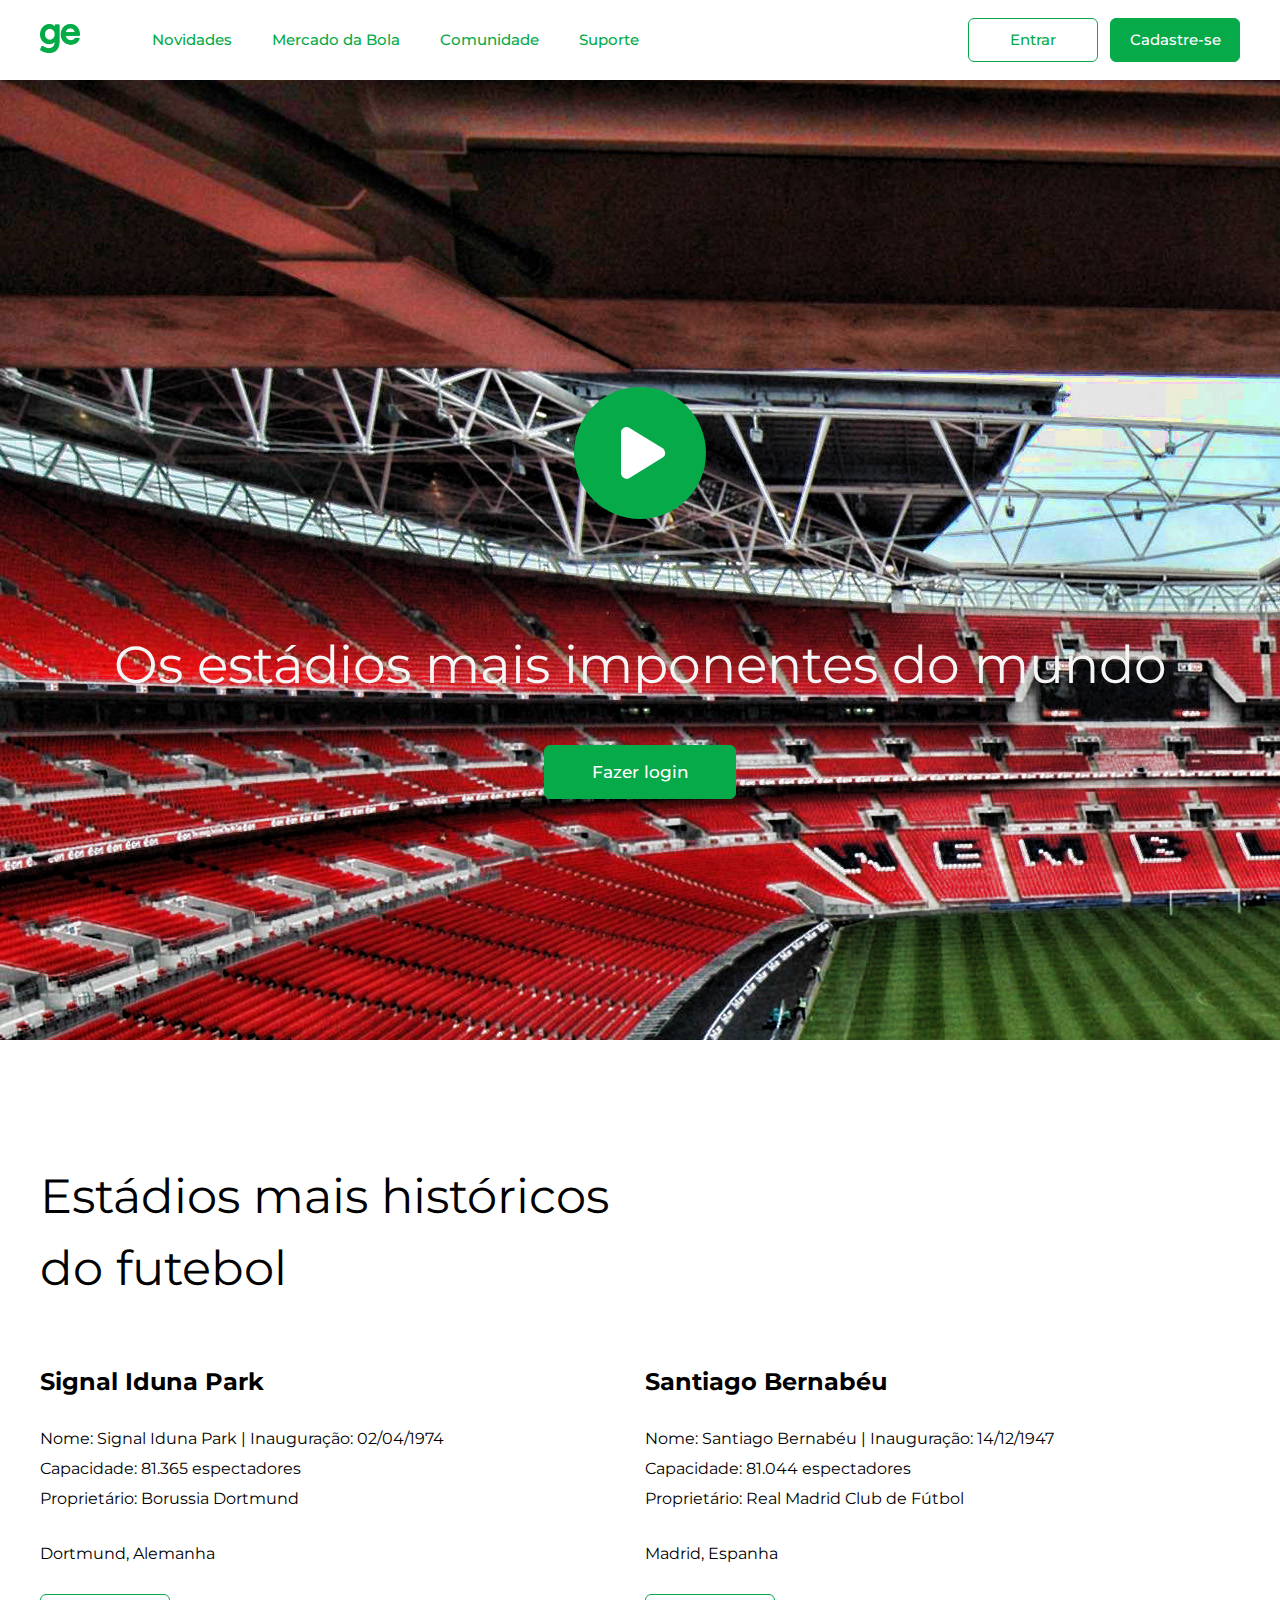
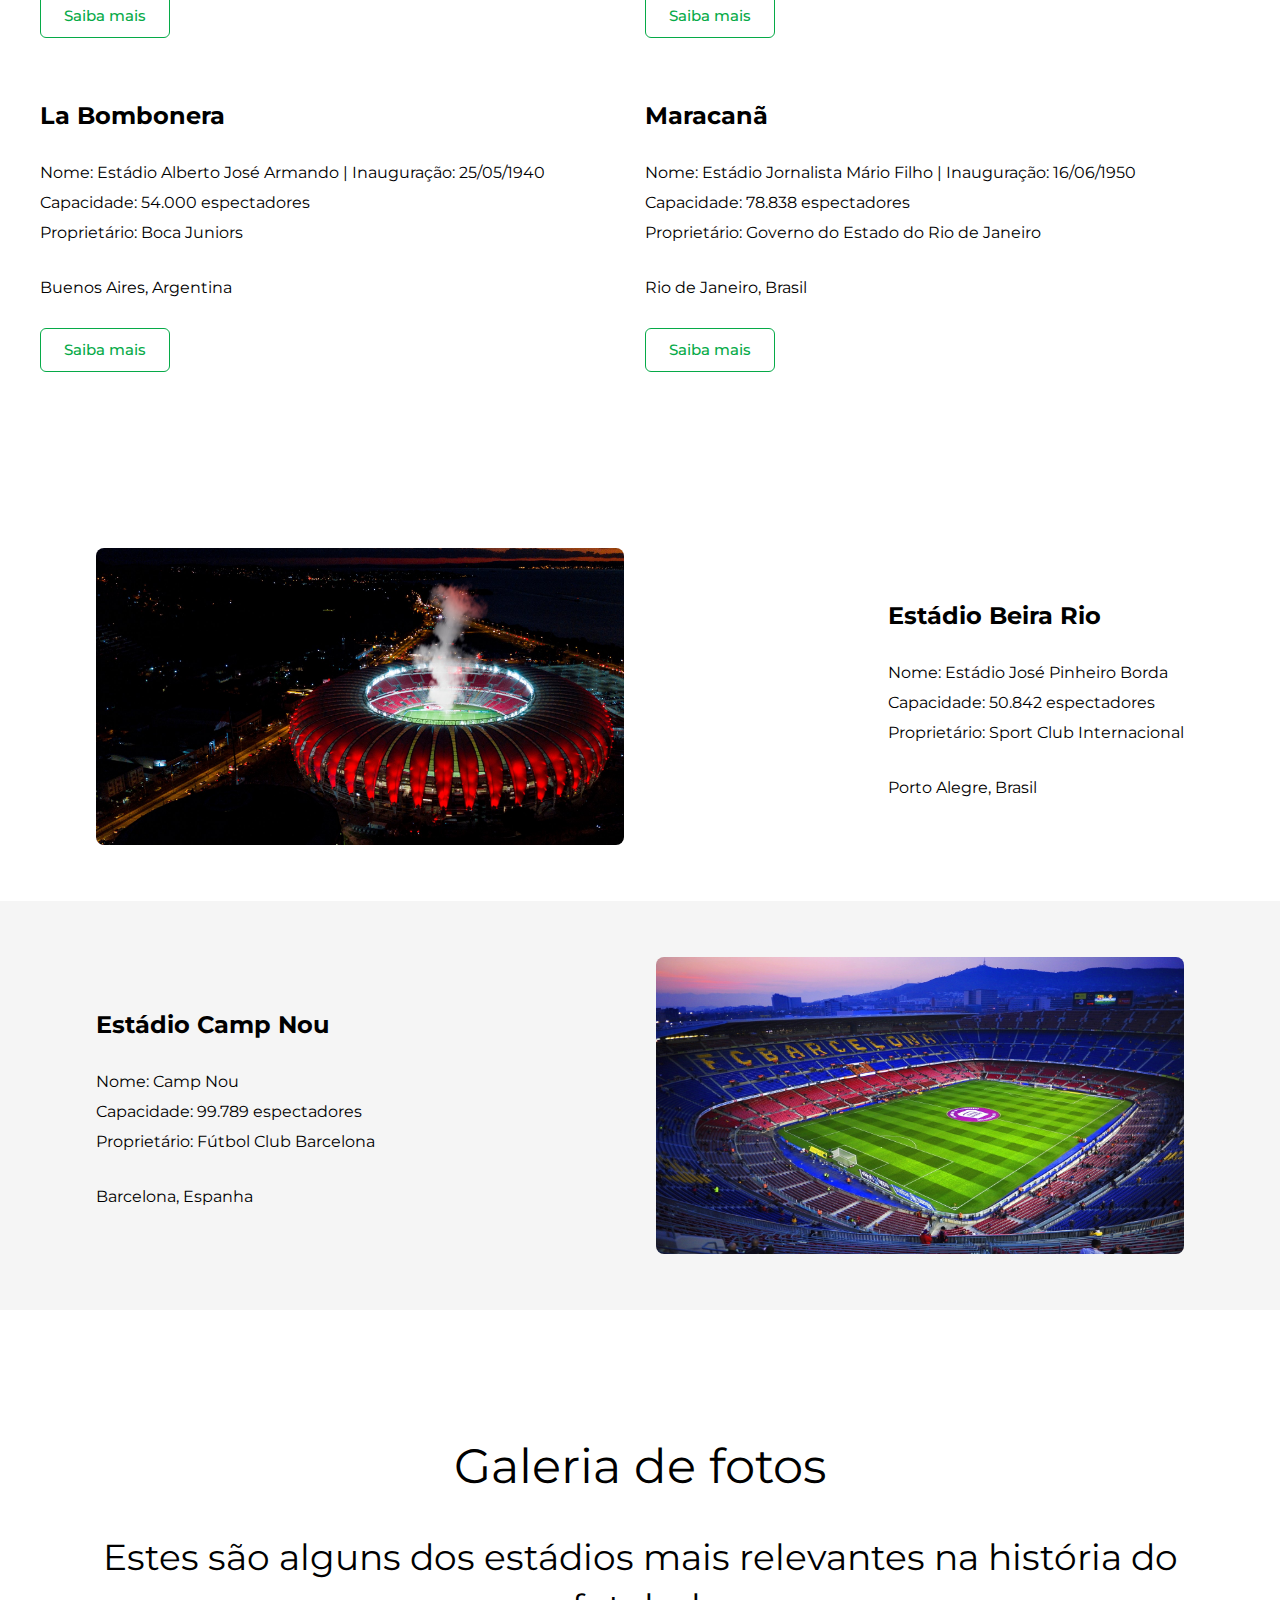
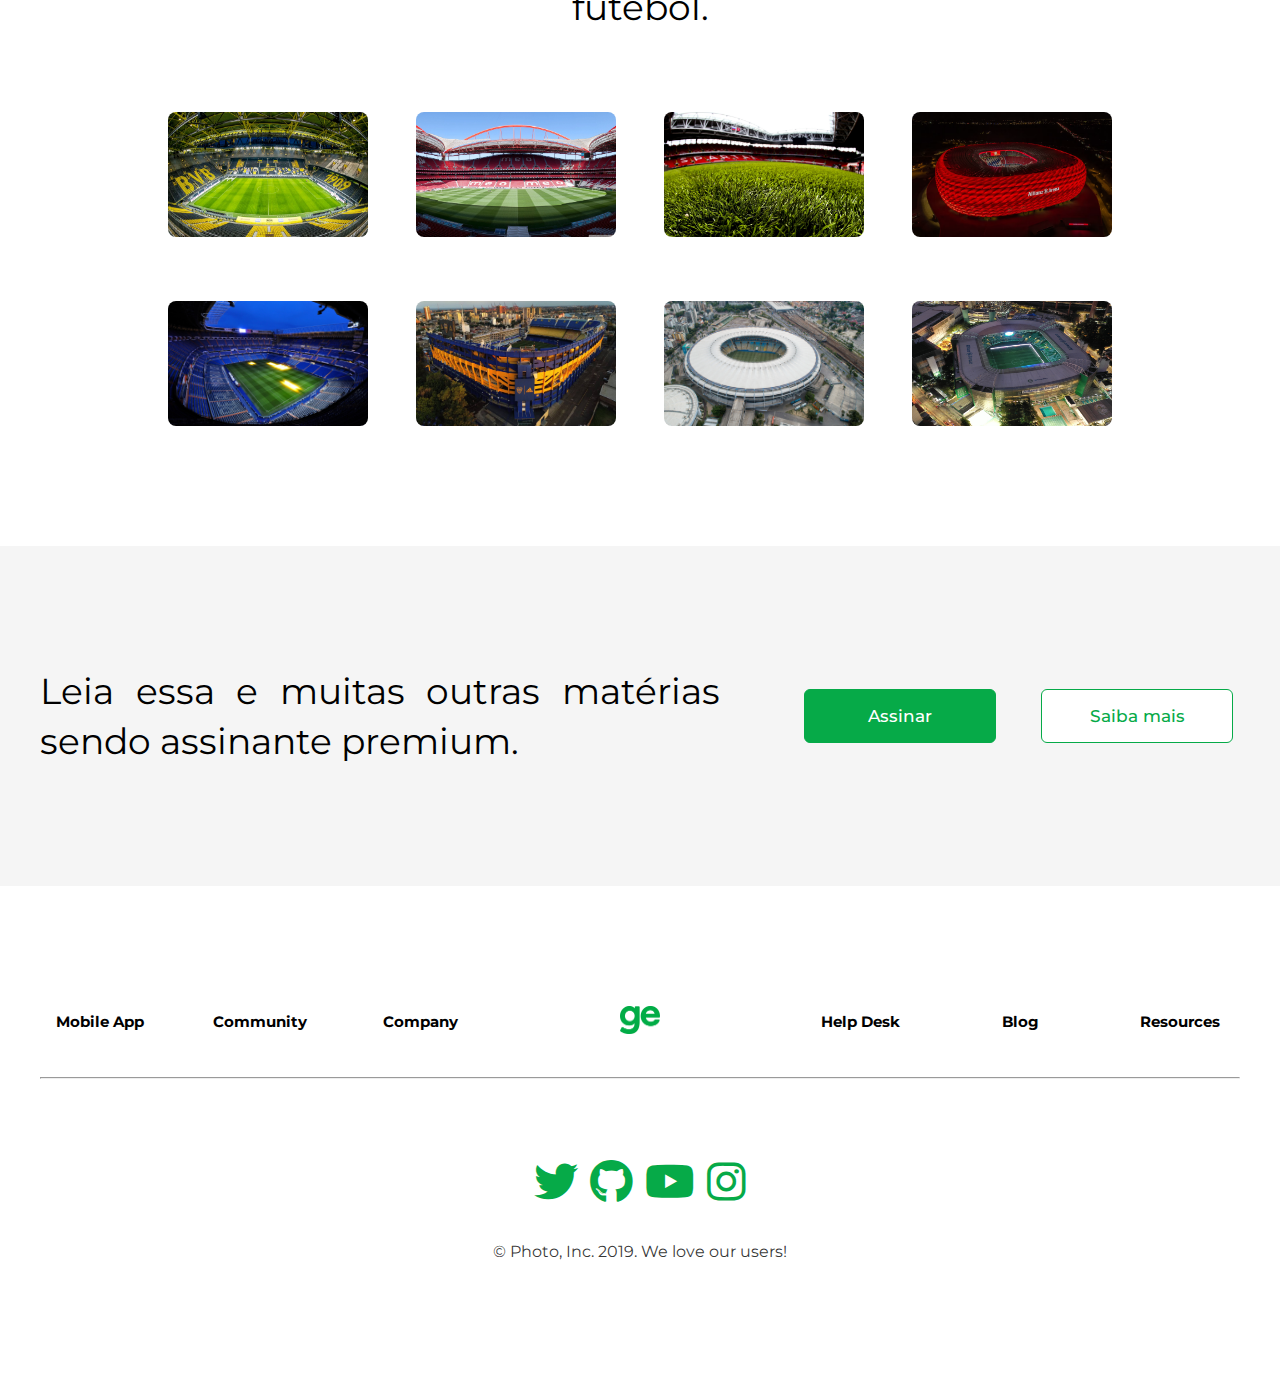
==== commit ceece457: "Adicionando conteúdo personalizado e css mobile." ====
--- a/tarefa-3/index.html
+++ b/tarefa-3/index.html
@@ -24,20 +24,20 @@
         <div class="flex-container">
           <div class="nav_bar">
             <div class="logo">
-              <a href="#"><img src="././assets/Sample Logo.png" alt="" /></a>
+              <a href="https://ge.globo.com/" target="_blank"><img width="40" src="./assets/Ge.globo_logo.png" alt="Logo do Globo Esporte" /></a>
             </div>
             <nav>
               <ul>
-                <li><a href="#">Features</a></li>
-                <li><a href="#">Pricing</a></li>
-                <li><a href="#">Community</a></li>
-                <li><a href="#">Support</a></li>
+                <li><a href="#">Novidades</a></li>
+                <li><a href="#">Mercado da Bola</a></li>
+                <li><a href="#">Comunidade</a></li>
+                <li><a href="#">Suporte</a></li>
               </ul>
             </nav>
           </div>
           <div class="buttons">
-            <a class="primary-button" href="">Log in</a>
-            <a class="secondary-button" href="">Register</a>
+            <a class="primary-button" href="">Entrar</a>
+            <a class="secondary-button" href="">Cadastre-se</a>
           </div>
         </div>
       </div>
@@ -49,13 +49,12 @@
         <div class="background-image">
           <div class="play-button">
             <a href="#"
-              ><img src="/./assets/Group.png" alt="Button player"
-            /></a>
+              ><i class="fa-solid fa-play"></i></a>
           </div>
 
           <div class="video-title">
             <h1>Os estádios mais imponentes do mundo</h1>
-            <a href="#" class="secondary-button button-lg">Join Today</a>
+            <a href="#" class="secondary-button button-lg">Fazer login</a>
           </div>
         </div>
       </section>
@@ -63,48 +62,50 @@
       <!---- ABOUT ---->
       <section id="about">
         <div class="container">
-          <h2>Snap photos and share like never before</h2>
+          <h2>Estádios mais históricos do futebol</h2>
           <div class="flex-container">
             <div class="column">
               <div class="card">
                 <h4>Signal Iduna Park</h4>
                 <p>
-                  Nemo enim ipsam voluptatem quia voluptas sit aspernatur aut
-                  odit aut fugit, sed quia consequuntur magni dolores eos qui
-                  ratione voluptatem sequi nesciunt. Neque porro quisquam est.
-                </p>
-                <a href="#" class="primary-button">Learn more</a>
+                  Nome: Signal Iduna Park | Inauguração: 02/04/1974 <br>
+                  Capacidade: 81.365 espectadores <br>
+                  Proprietário: Borussia Dortmund <br>
+                  <address>Dortmund, Alemanha</address>
+                </p>
+                <a href="https://www.signal-iduna-park.de/" target="_blank" class="primary-button">Saiba mais</a>
               </div>
               <div class="card">
                 <h4>La Bombonera</h4>
                 <p>
-                  Consequuntur magni dolores eos qui ratione voluptatem sequi
-                  nesciunt. Neque porro quisquam est, qui dolorem ipsum quia
-                  dolor sit amet, consectetur, adipisci velit, sed quia non
-                  numquam.
-                </p>
-                <a href="#" class="primary-button">Learn more</a>
+                  Nome: Estádio Alberto José Armando | Inauguração: 25/05/1940 <br>
+                  Capacidade: 54.000 espectadores <br>
+                  Proprietário: Boca Juniors <br>
+                  <address>Buenos Aires, Argentina</address>
+                </p>
+                <a href="https://www.bocajuniors.com.ar/el-club/la-bombonera#" target="_blank" class="primary-button">Saiba mais</a>
               </div>
             </div>
             <div class="column">
               <div class="card">
                 <h4>Santiago Bernabéu</h4>
                 <p>
-                  Amet, consectetur adipiscing elit, sed do eiusmod tempor
-                  incididunt ut labore et dolore magna aliqua. Ut enim ad minim
-                  veniam, quis nostrud exercitation ullamco laboris nisi lorem.
-                </p>
-                <a href="#" class="primary-button">Learn more</a>
+                  Nome: Santiago Bernabéu | Inauguração: 14/12/1947 <br>
+                  Capacidade: 81.044 espectadores <br>
+                  Proprietário: Real Madrid Club de Fútbol <br>
+                  <address>Madrid, Espanha</address>
+                </p>
+                <a href="https://www.realmadrid.com/pt/estadio-santiago-bernabeu" target="_blank" class="primary-button">Saiba mais</a>
               </div>
               <div class="card">
                 <h4>Maracanã</h4>
                 <p>
-                  Eos qui ratione voluptatem sequi nesciunt. Neque porro
-                  quisquam est, qui dolorem ipsum quia dolor sit amet,
-                  consectetur, adipisci velit, sed quia non numquam eius modi
-                  tempora.
-                </p>
-                <a href="#" class="primary-button">Learn more</a>
+                  Nome: Estádio Jornalista Mário Filho | Inauguração: 16/06/1950
+                  Capacidade: 78.838 espectadores <br>
+                  Proprietário: Governo do Estado do Rio de Janeiro <br>
+                  <address>Rio de Janeiro, Brasil</address>
+                </p>
+                <a href="https://www.estadiodomaracana.com.br/" target="_blank" class="primary-button">Saiba mais</a>
               </div>
             </div>
           </div>
@@ -115,7 +116,7 @@
       <section id="image-left">
         <div class="container">
           <div class="flex-container">
-            <img src="././assets/Beira-Rio_Vermelho_2511.jpg" alt="" />
+            <img src="././assets/Beira-Rio_Vermelho_2511.jpg" alt="Estádio de futebol" />
             <div class="card">
               <h4>Estádio Beira Rio</h4>
               <p>
@@ -133,7 +134,7 @@
       <section id="image-right">
         <div class="container">
           <div class="flex-container">
-            <img src="././assets/camp-nou.jpg.jpg" alt="" />
+            <img src="././assets/camp-nou.jpg.jpg" alt="Estádio de futebol" />
             <div class="card">
               <h4>Estádio Camp Nou</h4>
               <p>
@@ -151,58 +152,57 @@
       <section id="testimonials">
         <div class="container">
           <div class="flex-container">
-            <h2>You're in good company</h2>
+            <h2>Galeria de fotos</h2>
             <h3>
-              Lorem ipsum dolor sit amet, consectetur adipiscing elit, sed do
-              eiusmod tempor incididunt ut labore
+              Estes são alguns dos estádios mais relevantes na história do futebol.
             </h3>
             <div class="galery">
               <img
                 width="200"
                 src="./assets/signal-iduna-park.jpg.jpg"
-                alt="cachorro com fundo colorido"
+                alt="Estádio de futebol"
               />
 
               <img
                 width="200"
                 src="./assets/wp8601239.webp"
-                alt="cachorro com fundo colorido"
+                alt="Estádio de futebol"
               />
 
               <img
                 width="200"
                 src="./assets/spartak.jpg.jpg"
-                alt="cachorro com fundo colorido"
+                alt="Estádio de futebol"
               />
 
               <img
                 width="200"
                 src="./assets/allianz-arena.jpg.jpg"
-                alt="cachorro com fundo colorido"
+                alt="Estádio de futebol"
               />
 
               <img
                 width="200"
                 src="./assets/bernabeu.jpg.jpg"
-                alt="cachorro com fundo colorido"
+                alt="Estádio de futebol"
               />
 
               <img
                 width="200"
                 src="./assets/la-bombonera.jpg.jpg"
-                alt="cachorro com fundo colorido"
+                alt="Estádio de futebol"
               />
 
               <img
                 width="200"
                 src="./assets/maracana.jpg"
-                alt="cachorro com fundo colorido"
+                alt="Estádio de futebol"
               />
 
               <img
                 width="200"
                 src="./assets/allianz-park.jpg"
-                alt="cachorro com fundo colorido"
+                alt="Estádio de futebol"
               />
             </div>
           </div>
@@ -214,12 +214,11 @@
         <div class="container">
           <div class="flex-container">
             <h3>
-              Lorem ipsum dolor sit amet, consectetur adipiscing elit, sed do
-              eiusmod tempor incididunt ut labore
+              Leia essa e muitas outras matérias sendo assinante premium.
             </h3>
             <div class="buttons">
-              <a href="#" class="secondary-button button-lg">Join Today</a>
-              <a href="#" class="primary-button button-lg">Contact Us</a>
+              <a href="#" class="secondary-button button-lg">Assinar</a>
+              <a href="#" class="primary-button button-lg">Saiba mais</a>
             </div>
           </div>
         </div>
@@ -235,7 +234,7 @@
             <li><a href="#">Community</a></li>
             <li><a href="#">Company</a></li>
           </ul>
-          <a href="#"><img src="./assets/Sample Logo.png" alt="Logo" /></a>
+          <a href="#"><img width="40" src="./assets/Ge.globo_logo.png" alt="Logo do Globo Esporte" /></a>
           <ul>
             <li><a href="#">Help Desk</a></li>
             <li><a href="#">Blog</a></li>
--- a/tarefa-3/style.css
+++ b/tarefa-3/style.css
@@ -16,7 +16,7 @@
 :root {
   /* HSL color mode */
   --gray-color: #F5F5F5;
-  --secondary-color: #18A0FB;
+  --secondary-color: #06AA48;
 }
  
 /* ============ BASE ============ */
@@ -86,7 +86,7 @@
 }
 
 p {
-  font-size: 18px;
+  font-size: 16px;
   line-height: 30px;
 }
 
@@ -130,12 +130,11 @@
   line-height: 18px;
 }
 
+/* ============ HOME ============ */
 #home h1 {
   padding-bottom: 40px;
 }
 
-
-/* ============ HOME ============ */
 #home .container {
   max-width: 100vw;
 }
@@ -146,11 +145,21 @@
   flex-direction: column;
   align-items: center;
   justify-content: center;
-  height: calc(100vh - (60px));
+  height: calc(100vh + (60px));
   background: url(././assets/wembley.jpg.jpg);
 }
 
-.play-button img {
+.play-button i {
+  width: 132px;
+  height: 132px;
+  padding: 36px 36px 36px 42px;
+  display: flex;
+  align-items: center;
+  justify-content: center;
+  border-radius: 100%;
+  background-color: var(--secondary-color);
+  font-size: 59px;
+  color: white;
   position: relative;
   top: 50%;
 }
@@ -273,8 +282,8 @@
 
 nav{
   display: flex;
+  align-items: center;
   justify-content: space-between;
-  align-items: center;
   flex-wrap: wrap;
 }
 
@@ -283,10 +292,8 @@
   font-weight: 700;
 }
 
-footer ul{
-  display: flex;
-  justify-content: space-between;
-  max-width: 400px;
+footer nav ul li {
+  width: 120px;
 }
 
 hr{
@@ -314,6 +321,7 @@
 @media (max-width: 1200px) {
   .container {
     margin: 120px 80px;
+    padding: 80px 0;
   }
 
   header .container,
@@ -330,11 +338,99 @@
   #galery h2 {
     text-align: center;
   }
-}
-
+
+  footer a {
+    order: 0;
+  }
+
+  footer nav ul {
+    flex-wrap: nowrap;
+    order: 1;
+    padding-top: 32px;
+  }
+
+  footer nav ul:last-child {
+    display: none;
+  }
+}
+
+@media (max-width: 768px) {
+  .container {
+    margin: 24px 24px;
+  }
+
+  header .container,
+  footer .container
+   {
+    margin: 0 24px;
+  }
+
+  .primary-button, .secondary-button {
+    width: 100px;
+    padding: 8px 0;
+    font-weight: 500;
+    font-size: 15px;
+  }
+
+  .button-lg {
+    width: 192px;
+    padding: 16px 0;
+    font-size: 17px;
+  }
   
-
-
-
-
-
+  h1, h2 {
+    font-size: 32px;
+  }
+  
+  h3 {
+    font-size: 24px;
+  }
+  
+  h4 {
+    font-size: 20px;
+  }
+  
+  p {
+    font-size: 16px;
+  }
+
+  .play-button i {
+    width: 66px;
+    height: 66px;
+    padding: 18px 18px 18px 21px;
+    font-size: 29px;
+  }
+
+  /* home */
+  #home h1 {
+    margin: 0 24px;
+  }
+
+  /* image */
+  #image-left .container,
+  #image-right .container{
+    padding: 80px 0;
+  }
+
+  #image-right .flex-container {
+    flex-direction: row;
+  }
+
+  /* footer */
+  footer nav ul li {
+    width: 90px;
+  }
+
+  hr {
+    margin-top: 20px;
+    margin-bottom: 40px;
+  }
+
+}
+
+  
+
+
+
+
+
